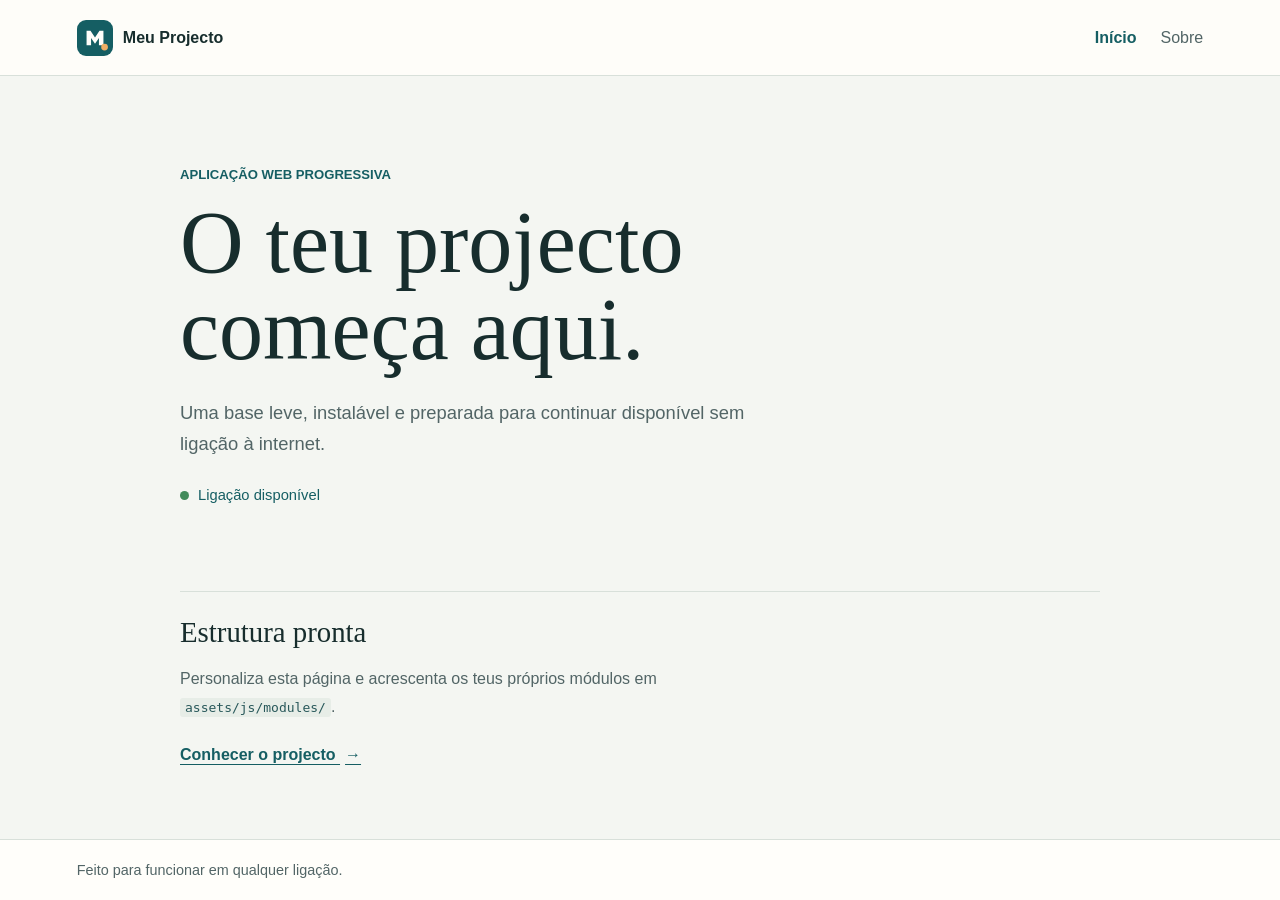
==== index.html @ 1948b2fa "Add files via upload" ====
<!doctype html>
<html lang="pt-PT">
<head>
  <meta charset="utf-8">
  <meta name="viewport" content="width=device-width, initial-scale=1">
  <meta name="theme-color" content="#155e63">
  <meta name="description" content="Uma aplicação web progressiva pronta para funcionar online e offline.">
  <link rel="manifest" href="./manifest.json">
  <link rel="icon" href="./assets/images/logo.svg" type="image/svg+xml">
  <link rel="stylesheet" href="./assets/css/styles.css">
  <title>Meu Projecto PWA</title>
</head>
<body>
  <header class="site-header">
    <a class="brand" href="./index.html" aria-label="Meu Projecto PWA, início">
      <img src="./assets/images/logo.svg" alt="" width="36" height="36">
      <span>Meu Projecto</span>
    </a>
    <nav aria-label="Navegação principal">
      <a href="./index.html" aria-current="page">Início</a>
      <a href="./pages/sobre.html">Sobre</a>
    </nav>
  </header>

  <main class="page-shell">
    <section class="intro" aria-labelledby="page-title">
      <p class="eyebrow">Aplicação web progressiva</p>
      <h1 id="page-title">O teu projecto começa aqui.</h1>
      <p class="lead">Uma base leve, instalável e preparada para continuar disponível sem ligação à internet.</p>
      <p class="connection" id="connection-status" role="status" aria-live="polite">A verificar ligação...</p>
    </section>
    <section class="next-steps" aria-labelledby="next-title">
      <h2 id="next-title">Estrutura pronta</h2>
      <p>Personaliza esta página e acrescenta os teus próprios módulos em <code>assets/js/modules/</code>.</p>
      <a class="text-link" href="./pages/sobre.html">Conhecer o projecto <span aria-hidden="true">→</span></a>
    </section>
  </main>

  <footer class="site-footer">Feito para funcionar em qualquer ligação.</footer>
  <script type="module" src="./assets/js/app.js"></script>
</body>
</html>
---- assets/css/styles.css ----
:root {
  color-scheme: light;
  font-family: "Trebuchet MS", "Segoe UI", sans-serif;
  color: #172d2d;
  background: #f4f6f2;
  font-synthesis: none;
  text-rendering: optimizeLegibility;
  --ink: #172d2d;
  --muted: #526566;
  --green: #155e63;
  --line: #d8e0da;
  --paper: #fffefa;
}

* { box-sizing: border-box; }

body {
  min-width: 320px;
  min-height: 100vh;
  margin: 0;
  display: flex;
  flex-direction: column;
  background-color: #f4f6f2;
  background-image: radial-gradient(#cbd9d2 0.7px, transparent 0.7px);
  background-size: 18px 18px;
}

a { color: inherit; }

.site-header {
  min-height: 76px;
  padding: 0 clamp(20px, 6vw, 88px);
  display: flex;
  align-items: center;
  justify-content: space-between;
  gap: 24px;
  border-bottom: 1px solid var(--line);
  background: rgba(255, 254, 250, 0.92);
}

.brand, .site-header nav, .connection {
  display: flex;
  align-items: center;
}

.brand {
  gap: 10px;
  font-weight: 700;
  text-decoration: none;
}

.site-header nav { gap: 24px; }
.site-header nav a { color: var(--muted); text-decoration: none; }
.site-header nav a[aria-current="page"] { color: var(--green); font-weight: 700; }

.page-shell {
  width: min(100% - 40px, 920px);
  margin: auto;
  padding: 88px 0 72px;
}

.intro { max-width: 700px; }
.eyebrow { margin: 0 0 18px; color: var(--green); font-size: 0.82rem; font-weight: 700; text-transform: uppercase; }
h1 { max-width: 650px; margin: 0; font-family: Georgia, "Times New Roman", serif; font-size: clamp(2.7rem, 8vw, 5.5rem); font-weight: 400; line-height: 0.98; }
.lead { max-width: 590px; margin: 24px 0 0; color: var(--muted); font-size: 1.15rem; line-height: 1.7; }
.connection { width: fit-content; gap: 9px; margin-top: 28px; color: var(--green); font-size: 0.92rem; }
.connection::before { width: 9px; height: 9px; border-radius: 50%; background: #428b5b; content: ""; }
.connection[data-online="false"]::before { background: #bc673d; }

.next-steps { margin-top: 88px; padding-top: 24px; border-top: 1px solid var(--line); }
h2 { margin: 0 0 12px; font-family: Georgia, "Times New Roman", serif; font-size: 1.8rem; font-weight: 400; }
.next-steps p { max-width: 620px; color: var(--muted); line-height: 1.7; }
code { padding: 2px 5px; border-radius: 3px; background: #e7ede7; color: #28585a; }
.text-link { display: inline-block; margin-top: 10px; color: var(--green); font-weight: 700; text-underline-offset: 4px; }
.text-link span { padding-left: 5px; }
.site-footer { padding: 22px clamp(20px, 6vw, 88px); border-top: 1px solid var(--line); color: var(--muted); font-size: 0.9rem; background: var(--paper); }

@media (max-width: 520px) {
  .site-header { min-height: 68px; }
  .brand span { font-size: 0.95rem; }
  .site-header nav { gap: 14px; font-size: 0.92rem; }
  .page-shell { padding-top: 64px; }
  .next-steps { margin-top: 64px; }
}
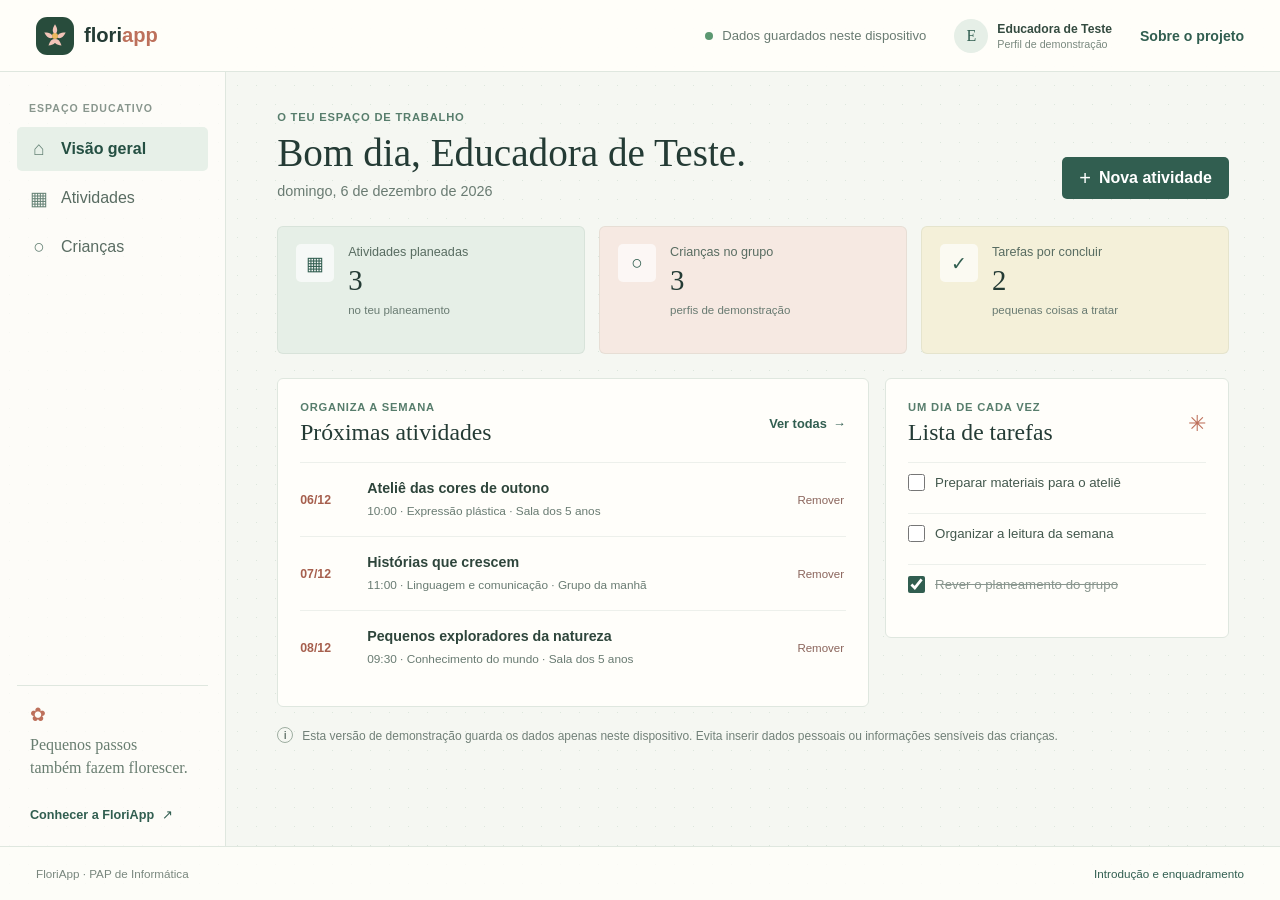
==== commit dd692d3f: "Add files via upload" ====
--- a/index.html
+++ b/index.html
@@ -1,42 +1,58 @@
 <!doctype html>
 <html lang="pt-PT">
 <head>
-  <meta charset="utf-8">
-  <meta name="viewport" content="width=device-width, initial-scale=1">
-  <meta name="theme-color" content="#155e63">
-  <meta name="description" content="Uma aplicação web progressiva pronta para funcionar online e offline.">
-  <link rel="manifest" href="./manifest.json">
-  <link rel="icon" href="./assets/images/logo.svg" type="image/svg+xml">
-  <link rel="stylesheet" href="./assets/css/styles.css">
-  <title>Meu Projecto PWA</title>
+	<meta charset="utf-8">
+	<meta name="viewport" content="width=device-width, initial-scale=1">
+	<meta name="theme-color" content="#315e50">
+	<meta name="description" content="A FloriApp ajuda educadores de infância a organizar atividades e acompanhar o desenvolvimento das crianças.">
+	<link rel="manifest" href="./manifest.json">
+	<link rel="icon" href="./assets/images/logo.svg" type="image/svg+xml">
+	<link rel="stylesheet" href="./assets/css/styles.css">
+	<title>FloriApp | Organização pedagógica</title>
 </head>
 <body>
-  <header class="site-header">
-    <a class="brand" href="./index.html" aria-label="Meu Projecto PWA, início">
-      <img src="./assets/images/logo.svg" alt="" width="36" height="36">
-      <span>Meu Projecto</span>
-    </a>
-    <nav aria-label="Navegação principal">
-      <a href="./index.html" aria-current="page">Início</a>
-      <a href="./pages/sobre.html">Sobre</a>
-    </nav>
-  </header>
-
-  <main class="page-shell">
-    <section class="intro" aria-labelledby="page-title">
-      <p class="eyebrow">Aplicação web progressiva</p>
-      <h1 id="page-title">O teu projecto começa aqui.</h1>
-      <p class="lead">Uma base leve, instalável e preparada para continuar disponível sem ligação à internet.</p>
-      <p class="connection" id="connection-status" role="status" aria-live="polite">A verificar ligação...</p>
-    </section>
-    <section class="next-steps" aria-labelledby="next-title">
-      <h2 id="next-title">Estrutura pronta</h2>
-      <p>Personaliza esta página e acrescenta os teus próprios módulos em <code>assets/js/modules/</code>.</p>
-      <a class="text-link" href="./pages/sobre.html">Conhecer o projecto <span aria-hidden="true">→</span></a>
-    </section>
-  </main>
-
-  <footer class="site-footer">Feito para funcionar em qualquer ligação.</footer>
-  <script type="module" src="./assets/js/app.js"></script>
+	<header class="topbar">
+		<a class="brand" href="./index.html" aria-label="FloriApp, início"><img src="./assets/images/logo.svg" alt="" width="38" height="38"><span>flori<span class="brand-accent">app</span></span></a>
+		<div class="topbar-right"><span class="privacy-status"><span class="status-dot"></span><span id="connection-status">Dados guardados neste dispositivo</span></span><div class="account-chip" aria-label="Perfil de demonstração"><span class="account-avatar" aria-hidden="true">E</span><span class="account-copy"><strong id="account-name">Educadora de Teste</strong><small id="account-role">Perfil de demonstração</small></span></div><a class="about-link" href="./pages/sobre.html">Sobre o projeto</a></div>
+	</header>
+	<div class="app-layout">
+		<aside class="sidebar" aria-label="Navegação da aplicação">
+			<p class="sidebar-label">ESPAÇO EDUCATIVO</p>
+			<nav class="side-nav">
+				<button class="nav-item is-active" type="button" data-view-target="dashboard" aria-current="page"><span class="nav-symbol" aria-hidden="true">⌂</span>Visão geral</button>
+				<button class="nav-item" type="button" data-view-target="activities"><span class="nav-symbol" aria-hidden="true">▦</span>Atividades</button>
+				<button class="nav-item" type="button" data-view-target="children"><span class="nav-symbol" aria-hidden="true">○</span>Crianças</button>
+			</nav>
+			<div class="sidebar-note"><span class="note-flower" aria-hidden="true">✿</span><p>Pequenos passos<br>também fazem florescer.</p></div>
+			<a class="sidebar-about" href="./pages/sobre.html">Conhecer a FloriApp <span aria-hidden="true">↗</span></a>
+		</aside>
+		<main class="main-content">
+			<section class="view" id="view-dashboard" aria-labelledby="dashboard-title">
+				<div class="page-heading"><div><p class="eyebrow">O teu espaço de trabalho</p><h1 id="dashboard-title">Bom dia, <span id="educator-name">Educadora de Teste</span>.</h1><p class="heading-subtitle" id="today-date"></p></div><button class="button button-primary" type="button" data-open-activity><span aria-hidden="true">+</span> Nova atividade</button></div>
+				<div class="stats-grid" aria-label="Resumo do grupo">
+					<article class="stat-item stat-green"><span class="stat-icon" aria-hidden="true">▦</span><div><p>Atividades planeadas</p><strong id="activity-count">0</strong></div><span class="stat-foot">no teu planeamento</span></article>
+					<article class="stat-item stat-peach"><span class="stat-icon" aria-hidden="true">○</span><div><p>Crianças no grupo</p><strong id="children-count">0</strong></div><span class="stat-foot">perfis de demonstração</span></article>
+					<article class="stat-item stat-yellow"><span class="stat-icon" aria-hidden="true">✓</span><div><p>Tarefas por concluir</p><strong id="task-count">0</strong></div><span class="stat-foot">pequenas coisas a tratar</span></article>
+				</div>
+				<div class="dashboard-columns">
+					<section class="panel agenda-panel" aria-labelledby="agenda-title"><div class="section-heading"><div><p class="eyebrow">Organiza a semana</p><h2 id="agenda-title">Próximas atividades</h2></div><button class="text-button" type="button" data-view-target="activities">Ver todas <span aria-hidden="true">→</span></button></div><div class="activity-list" id="dashboard-activities" aria-live="polite"></div></section>
+					<section class="panel tasks-panel" aria-labelledby="tasks-title"><div class="section-heading"><div><p class="eyebrow">Um dia de cada vez</p><h2 id="tasks-title">Lista de tarefas</h2></div><span class="task-marker" aria-hidden="true">✳</span></div><div class="task-list" id="task-list"></div></section>
+				</div>
+				<p class="local-note"><span aria-hidden="true">i</span> Esta versão de demonstração guarda os dados apenas neste dispositivo. Evita inserir dados pessoais ou informações sensíveis das crianças.</p>
+			</section>
+			<section class="view" id="view-activities" aria-labelledby="activities-title" hidden><div class="page-heading"><div><p class="eyebrow">Planeamento pedagógico</p><h1 id="activities-title">Atividades</h1><p class="heading-subtitle">Planeia experiências para aprender, criar e crescer.</p></div><button class="button button-primary" type="button" data-open-activity><span aria-hidden="true">+</span> Nova atividade</button></div><section class="panel activities-panel"><div class="section-heading"><div><p class="eyebrow">O que vem a seguir</p><h2>Agenda do grupo</h2></div><span class="list-caption">Guardada localmente</span></div><div class="activity-list" id="activity-list" aria-live="polite"></div></section></section>
+			<section class="view" id="view-children" aria-labelledby="children-title" hidden><div class="page-heading"><div><p class="eyebrow">Acompanhar com atenção</p><h1 id="children-title">Crianças</h1><p class="heading-subtitle">Um olhar sobre interesses e experiências do grupo.</p></div></div><div class="privacy-banner"><span aria-hidden="true">♡</span><p>Os perfis apresentados são exemplos anónimos. O acompanhamento real deve respeitar a privacidade e a proteção de dados de cada criança.</p></div><div class="children-grid" id="children-grid"></div></section>
+		</main>
+	</div>
+	<dialog class="activity-dialog" id="activity-dialog" aria-labelledby="dialog-title">
+		<form id="activity-form"><div class="dialog-heading"><div><p class="eyebrow">Planeamento pedagógico</p><h2 id="dialog-title">Nova atividade</h2></div><button class="dialog-close" type="button" aria-label="Fechar" data-close-dialog>×</button></div>
+			<label class="field-label" for="activity-title">Nome da atividade</label><input id="activity-title" name="title" required maxlength="80" placeholder="Ex.: Descobrir as cores do outono">
+			<div class="form-row"><div><label class="field-label" for="activity-area">Área de aprendizagem</label><select id="activity-area" name="area" required><option value="Expressão plástica">Expressão plástica</option><option value="Linguagem e comunicação">Linguagem e comunicação</option><option value="Conhecimento do mundo">Conhecimento do mundo</option><option value="Expressão motora">Expressão motora</option><option value="Matemática">Matemática</option></select></div><div><label class="field-label" for="activity-date">Data</label><input id="activity-date" name="date" type="date" required></div></div>
+			<div class="form-row"><div><label class="field-label" for="activity-time">Hora</label><input id="activity-time" name="time" type="time" value="10:00" required></div><div><label class="field-label" for="activity-group">Grupo</label><input id="activity-group" name="group" maxlength="40" placeholder="Ex.: Sala dos 5 anos"></div></div>
+			<p class="form-privacy">Não incluas nomes nem dados pessoais de crianças neste registo.</p><div class="dialog-actions"><button class="button button-quiet" type="button" data-close-dialog>Cancelar</button><button class="button button-primary" type="submit">Guardar atividade</button></div>
+		</form>
+	</dialog>
+	<footer class="app-footer"><span>FloriApp · PAP de Informática</span><a href="./pages/sobre.html">Introdução e enquadramento</a></footer>
+	<script type="module" src="./assets/js/app.js"></script>
 </body>
 </html>
--- a/assets/css/styles.css
+++ b/assets/css/styles.css
@@ -1,84 +1,22 @@
+@import url("./components/dashboard.css");
+
 :root {
-  color-scheme: light;
-  font-family: "Trebuchet MS", "Segoe UI", sans-serif;
-  color: #172d2d;
-  background: #f4f6f2;
-  font-synthesis: none;
-  text-rendering: optimizeLegibility;
-  --ink: #172d2d;
-  --muted: #526566;
-  --green: #155e63;
-  --line: #d8e0da;
-  --paper: #fffefa;
+	font-family: "Trebuchet MS", "Segoe UI", sans-serif;
+	color: #243b35;
+	background: #f5f7f2;
+	font-synthesis: none;
+	text-rendering: optimizeLegibility;
+	--ink: #243b35;
+	--muted: #697b72;
+	--green: #315e50;
+	--line: #dfe7df;
+	--paper: #fffefa;
 }
 
 * { box-sizing: border-box; }
-
-body {
-  min-width: 320px;
-  min-height: 100vh;
-  margin: 0;
-  display: flex;
-  flex-direction: column;
-  background-color: #f4f6f2;
-  background-image: radial-gradient(#cbd9d2 0.7px, transparent 0.7px);
-  background-size: 18px 18px;
-}
-
+body { min-width: 320px; min-height: 100vh; margin: 0; }
+button, input, select { font: inherit; }
+button, a { -webkit-tap-highlight-color: transparent; }
 a { color: inherit; }
-
-.site-header {
-  min-height: 76px;
-  padding: 0 clamp(20px, 6vw, 88px);
-  display: flex;
-  align-items: center;
-  justify-content: space-between;
-  gap: 24px;
-  border-bottom: 1px solid var(--line);
-  background: rgba(255, 254, 250, 0.92);
-}
-
-.brand, .site-header nav, .connection {
-  display: flex;
-  align-items: center;
-}
-
-.brand {
-  gap: 10px;
-  font-weight: 700;
-  text-decoration: none;
-}
-
-.site-header nav { gap: 24px; }
-.site-header nav a { color: var(--muted); text-decoration: none; }
-.site-header nav a[aria-current="page"] { color: var(--green); font-weight: 700; }
-
-.page-shell {
-  width: min(100% - 40px, 920px);
-  margin: auto;
-  padding: 88px 0 72px;
-}
-
-.intro { max-width: 700px; }
-.eyebrow { margin: 0 0 18px; color: var(--green); font-size: 0.82rem; font-weight: 700; text-transform: uppercase; }
-h1 { max-width: 650px; margin: 0; font-family: Georgia, "Times New Roman", serif; font-size: clamp(2.7rem, 8vw, 5.5rem); font-weight: 400; line-height: 0.98; }
-.lead { max-width: 590px; margin: 24px 0 0; color: var(--muted); font-size: 1.15rem; line-height: 1.7; }
-.connection { width: fit-content; gap: 9px; margin-top: 28px; color: var(--green); font-size: 0.92rem; }
-.connection::before { width: 9px; height: 9px; border-radius: 50%; background: #428b5b; content: ""; }
-.connection[data-online="false"]::before { background: #bc673d; }
-
-.next-steps { margin-top: 88px; padding-top: 24px; border-top: 1px solid var(--line); }
-h2 { margin: 0 0 12px; font-family: Georgia, "Times New Roman", serif; font-size: 1.8rem; font-weight: 400; }
-.next-steps p { max-width: 620px; color: var(--muted); line-height: 1.7; }
-code { padding: 2px 5px; border-radius: 3px; background: #e7ede7; color: #28585a; }
-.text-link { display: inline-block; margin-top: 10px; color: var(--green); font-weight: 700; text-underline-offset: 4px; }
-.text-link span { padding-left: 5px; }
-.site-footer { padding: 22px clamp(20px, 6vw, 88px); border-top: 1px solid var(--line); color: var(--muted); font-size: 0.9rem; background: var(--paper); }
-
-@media (max-width: 520px) {
-  .site-header { min-height: 68px; }
-  .brand span { font-size: 0.95rem; }
-  .site-header nav { gap: 14px; font-size: 0.92rem; }
-  .page-shell { padding-top: 64px; }
-  .next-steps { margin-top: 64px; }
-}
+button:focus-visible, a:focus-visible, input:focus-visible, select:focus-visible { outline: 3px solid #de9f83; outline-offset: 3px; }
+[hidden] { display: none !important; }
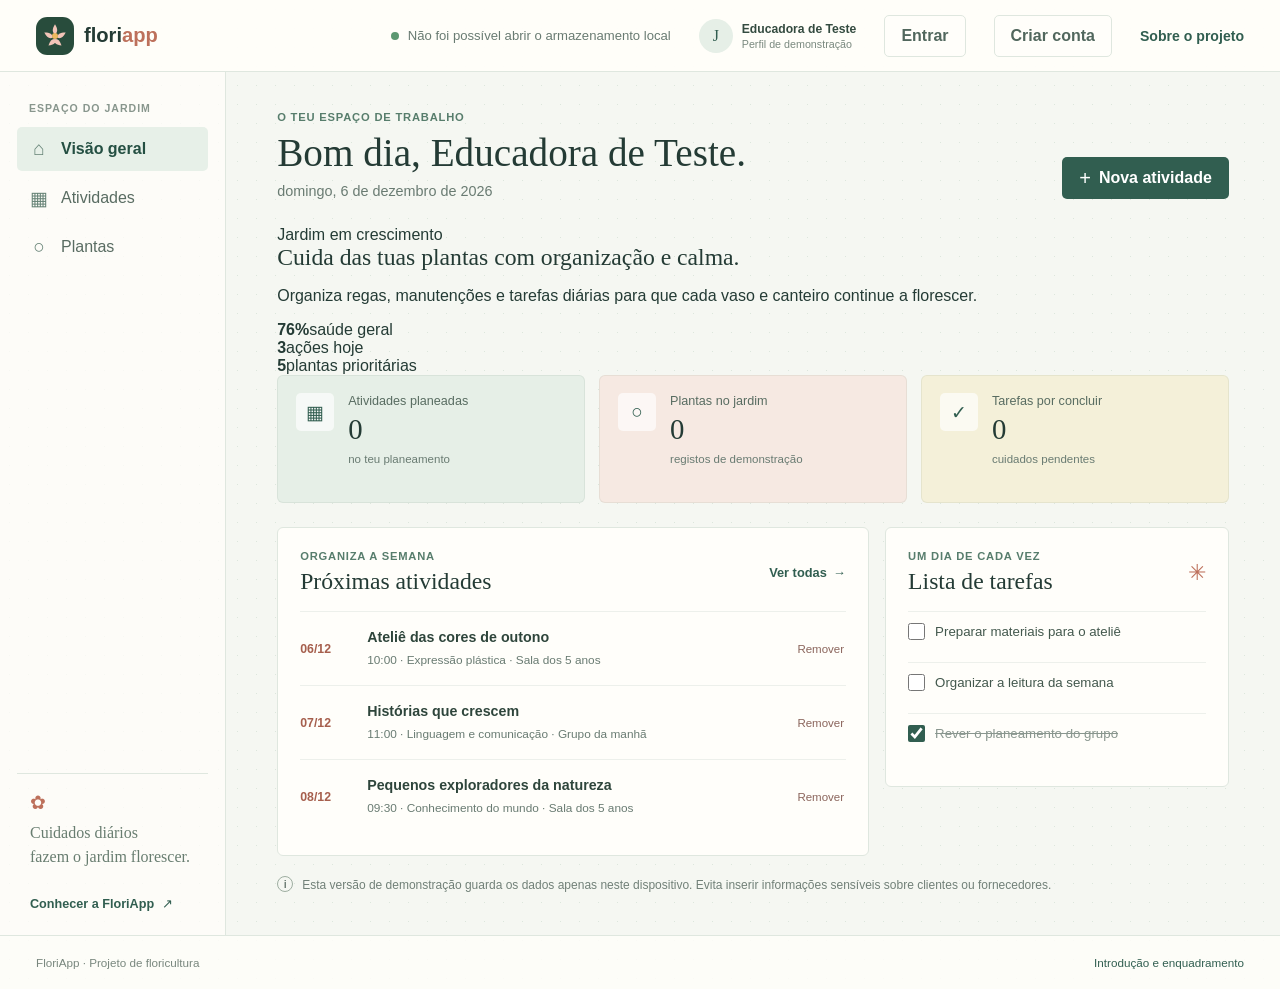
==== commit cee94bd1: "Add files via upload" ====
--- a/index.html
+++ b/index.html
@@ -4,55 +4,84 @@
 	<meta charset="utf-8">
 	<meta name="viewport" content="width=device-width, initial-scale=1">
 	<meta name="theme-color" content="#315e50">
-	<meta name="description" content="A FloriApp ajuda educadores de infância a organizar atividades e acompanhar o desenvolvimento das crianças.">
+	<meta name="description" content="A FloriApp ajuda jardineiros a organizar regas, tarefas e acompanhar o estado das plantas.">
 	<link rel="manifest" href="./manifest.json">
 	<link rel="icon" href="./assets/images/logo.svg" type="image/svg+xml">
 	<link rel="stylesheet" href="./assets/css/styles.css">
-	<title>FloriApp | Organização pedagógica</title>
+	<title>FloriApp | Jardim e plantas</title>
 </head>
 <body>
 	<header class="topbar">
 		<a class="brand" href="./index.html" aria-label="FloriApp, início"><img src="./assets/images/logo.svg" alt="" width="38" height="38"><span>flori<span class="brand-accent">app</span></span></a>
-		<div class="topbar-right"><span class="privacy-status"><span class="status-dot"></span><span id="connection-status">Dados guardados neste dispositivo</span></span><div class="account-chip" aria-label="Perfil de demonstração"><span class="account-avatar" aria-hidden="true">E</span><span class="account-copy"><strong id="account-name">Educadora de Teste</strong><small id="account-role">Perfil de demonstração</small></span></div><a class="about-link" href="./pages/sobre.html">Sobre o projeto</a></div>
+		<div class="topbar-right"><span class="privacy-status"><span class="status-dot"></span><span id="connection-status">Dados guardados neste dispositivo</span></span><div class="account-chip" aria-label="Perfil de demonstração"><span class="account-avatar" aria-hidden="true">J</span><span class="account-copy"><strong id="account-name">Jardineira de Teste</strong><small id="account-role">Perfil de demonstração</small></span></div><button class="button button-quiet topbar-create" type="button" data-open-login>Entrar</button><button class="button button-quiet topbar-create" type="button" data-open-account>Criar conta</button><a class="about-link" href="./pages/sobre.html">Sobre o projeto</a></div>
 	</header>
 	<div class="app-layout">
 		<aside class="sidebar" aria-label="Navegação da aplicação">
-			<p class="sidebar-label">ESPAÇO EDUCATIVO</p>
+			<p class="sidebar-label">ESPAÇO DO JARDIM</p>
 			<nav class="side-nav">
 				<button class="nav-item is-active" type="button" data-view-target="dashboard" aria-current="page"><span class="nav-symbol" aria-hidden="true">⌂</span>Visão geral</button>
 				<button class="nav-item" type="button" data-view-target="activities"><span class="nav-symbol" aria-hidden="true">▦</span>Atividades</button>
-				<button class="nav-item" type="button" data-view-target="children"><span class="nav-symbol" aria-hidden="true">○</span>Crianças</button>
+				<button class="nav-item" type="button" data-view-target="plants"><span class="nav-symbol" aria-hidden="true">○</span>Plantas</button>
 			</nav>
-			<div class="sidebar-note"><span class="note-flower" aria-hidden="true">✿</span><p>Pequenos passos<br>também fazem florescer.</p></div>
+			<div class="sidebar-note"><span class="note-flower" aria-hidden="true">✿</span><p>Cuidados diários<br>fazem o jardim florescer.</p></div>
 			<a class="sidebar-about" href="./pages/sobre.html">Conhecer a FloriApp <span aria-hidden="true">↗</span></a>
 		</aside>
 		<main class="main-content">
 			<section class="view" id="view-dashboard" aria-labelledby="dashboard-title">
-				<div class="page-heading"><div><p class="eyebrow">O teu espaço de trabalho</p><h1 id="dashboard-title">Bom dia, <span id="educator-name">Educadora de Teste</span>.</h1><p class="heading-subtitle" id="today-date"></p></div><button class="button button-primary" type="button" data-open-activity><span aria-hidden="true">+</span> Nova atividade</button></div>
-				<div class="stats-grid" aria-label="Resumo do grupo">
+				<div class="page-heading"><div><p class="eyebrow">O teu espaço de trabalho</p><h1 id="dashboard-title">Bom dia, <span id="educator-name">Jardineira de Teste</span>.</h1><p class="heading-subtitle" id="today-date"></p></div><button class="button button-primary" type="button" data-open-activity><span aria-hidden="true">+</span> Nova atividade</button></div>
+				<div class="hero-banner" aria-label="Resumo do jardim em destaque">
+					<div class="hero-copy">
+						<span class="hero-badge">Jardim em crescimento</span>
+						<h2>Cuida das tuas plantas com organização e calma.</h2>
+						<p>Organiza regas, manutenções e tarefas diárias para que cada vaso e canteiro continue a florescer.</p>
+					</div>
+					<div class="hero-metrics" aria-label="Indicadores do jardim">
+						<div class="hero-metric"><strong>76%</strong><span>saúde geral</span></div>
+						<div class="hero-metric"><strong>3</strong><span>ações hoje</span></div>
+						<div class="hero-metric"><strong>5</strong><span>plantas prioritárias</span></div>
+					</div>
+				</div>
+				<div class="stats-grid" aria-label="Resumo do jardim">
 					<article class="stat-item stat-green"><span class="stat-icon" aria-hidden="true">▦</span><div><p>Atividades planeadas</p><strong id="activity-count">0</strong></div><span class="stat-foot">no teu planeamento</span></article>
-					<article class="stat-item stat-peach"><span class="stat-icon" aria-hidden="true">○</span><div><p>Crianças no grupo</p><strong id="children-count">0</strong></div><span class="stat-foot">perfis de demonstração</span></article>
-					<article class="stat-item stat-yellow"><span class="stat-icon" aria-hidden="true">✓</span><div><p>Tarefas por concluir</p><strong id="task-count">0</strong></div><span class="stat-foot">pequenas coisas a tratar</span></article>
+					<article class="stat-item stat-peach"><span class="stat-icon" aria-hidden="true">○</span><div><p>Plantas no jardim</p><strong id="plants-count">0</strong></div><span class="stat-foot">registos de demonstração</span></article>
+					<article class="stat-item stat-yellow"><span class="stat-icon" aria-hidden="true">✓</span><div><p>Tarefas por concluir</p><strong id="task-count">0</strong></div><span class="stat-foot">cuidados pendentes</span></article>
 				</div>
 				<div class="dashboard-columns">
 					<section class="panel agenda-panel" aria-labelledby="agenda-title"><div class="section-heading"><div><p class="eyebrow">Organiza a semana</p><h2 id="agenda-title">Próximas atividades</h2></div><button class="text-button" type="button" data-view-target="activities">Ver todas <span aria-hidden="true">→</span></button></div><div class="activity-list" id="dashboard-activities" aria-live="polite"></div></section>
 					<section class="panel tasks-panel" aria-labelledby="tasks-title"><div class="section-heading"><div><p class="eyebrow">Um dia de cada vez</p><h2 id="tasks-title">Lista de tarefas</h2></div><span class="task-marker" aria-hidden="true">✳</span></div><div class="task-list" id="task-list"></div></section>
 				</div>
-				<p class="local-note"><span aria-hidden="true">i</span> Esta versão de demonstração guarda os dados apenas neste dispositivo. Evita inserir dados pessoais ou informações sensíveis das crianças.</p>
+				<p class="local-note"><span aria-hidden="true">i</span> Esta versão de demonstração guarda os dados apenas neste dispositivo. Evita inserir informações sensíveis sobre clientes ou fornecedores.</p>
 			</section>
-			<section class="view" id="view-activities" aria-labelledby="activities-title" hidden><div class="page-heading"><div><p class="eyebrow">Planeamento pedagógico</p><h1 id="activities-title">Atividades</h1><p class="heading-subtitle">Planeia experiências para aprender, criar e crescer.</p></div><button class="button button-primary" type="button" data-open-activity><span aria-hidden="true">+</span> Nova atividade</button></div><section class="panel activities-panel"><div class="section-heading"><div><p class="eyebrow">O que vem a seguir</p><h2>Agenda do grupo</h2></div><span class="list-caption">Guardada localmente</span></div><div class="activity-list" id="activity-list" aria-live="polite"></div></section></section>
-			<section class="view" id="view-children" aria-labelledby="children-title" hidden><div class="page-heading"><div><p class="eyebrow">Acompanhar com atenção</p><h1 id="children-title">Crianças</h1><p class="heading-subtitle">Um olhar sobre interesses e experiências do grupo.</p></div></div><div class="privacy-banner"><span aria-hidden="true">♡</span><p>Os perfis apresentados são exemplos anónimos. O acompanhamento real deve respeitar a privacidade e a proteção de dados de cada criança.</p></div><div class="children-grid" id="children-grid"></div></section>
+			<section class="view" id="view-activities" aria-labelledby="activities-title" hidden><div class="page-heading"><div><p class="eyebrow">Planeamento do jardim</p><h1 id="activities-title">Atividades</h1><p class="heading-subtitle">Organiza regas, fertilização e manutenções para manter cada planta saudável.</p></div><button class="button button-primary" type="button" data-open-activity><span aria-hidden="true">+</span> Nova atividade</button></div><section class="panel activities-panel"><div class="section-heading"><div><p class="eyebrow">O que vem a seguir</p><h2>Agenda do jardim</h2></div><span class="list-caption">Guardada localmente</span></div><div class="activity-list" id="activity-list" aria-live="polite"></div></section></section>
+			<section class="view" id="view-plants" aria-labelledby="plants-title" hidden><div class="page-heading"><div><p class="eyebrow">Acompanhar o estado do jardim</p><h1 id="plants-title">Plantas</h1><p class="heading-subtitle">Uma visão rápida dos cuidados e do desenvolvimento de cada espécie.</p></div></div><div class="privacy-banner"><span aria-hidden="true">♡</span><p>Os perfis apresentados são exemplos de plantas em demonstração. Em uso real, confirma sempre as necessidades específicas de cada espécie.</p></div><div class="plants-grid" id="plants-grid"></div></section>
 		</main>
 	</div>
 	<dialog class="activity-dialog" id="activity-dialog" aria-labelledby="dialog-title">
-		<form id="activity-form"><div class="dialog-heading"><div><p class="eyebrow">Planeamento pedagógico</p><h2 id="dialog-title">Nova atividade</h2></div><button class="dialog-close" type="button" aria-label="Fechar" data-close-dialog>×</button></div>
-			<label class="field-label" for="activity-title">Nome da atividade</label><input id="activity-title" name="title" required maxlength="80" placeholder="Ex.: Descobrir as cores do outono">
-			<div class="form-row"><div><label class="field-label" for="activity-area">Área de aprendizagem</label><select id="activity-area" name="area" required><option value="Expressão plástica">Expressão plástica</option><option value="Linguagem e comunicação">Linguagem e comunicação</option><option value="Conhecimento do mundo">Conhecimento do mundo</option><option value="Expressão motora">Expressão motora</option><option value="Matemática">Matemática</option></select></div><div><label class="field-label" for="activity-date">Data</label><input id="activity-date" name="date" type="date" required></div></div>
-			<div class="form-row"><div><label class="field-label" for="activity-time">Hora</label><input id="activity-time" name="time" type="time" value="10:00" required></div><div><label class="field-label" for="activity-group">Grupo</label><input id="activity-group" name="group" maxlength="40" placeholder="Ex.: Sala dos 5 anos"></div></div>
-			<p class="form-privacy">Não incluas nomes nem dados pessoais de crianças neste registo.</p><div class="dialog-actions"><button class="button button-quiet" type="button" data-close-dialog>Cancelar</button><button class="button button-primary" type="submit">Guardar atividade</button></div>
+		<form id="activity-form"><div class="dialog-heading"><div><p class="eyebrow">Planeamento do jardim</p><h2 id="dialog-title">Nova atividade</h2></div><button class="dialog-close" type="button" aria-label="Fechar" data-close-dialog>×</button></div>
+			<label class="field-label" for="activity-title">Nome da atividade</label><input id="activity-title" name="title" required maxlength="80" placeholder="Ex.: Rega dos canteiros de rosas">
+			<div class="form-row"><div><label class="field-label" for="activity-area">Área de cuidado</label><select id="activity-area" name="area" required><option value="Cuidados diários">Cuidados diários</option><option value="Nutrição e solo">Nutrição e solo</option><option value="Manutenção">Manutenção</option><option value="Rega">Rega</option><option value="Iluminação">Iluminação</option></select></div><div><label class="field-label" for="activity-date">Data</label><input id="activity-date" name="date" type="date" required></div></div>
+			<div class="form-row"><div><label class="field-label" for="activity-time">Hora</label><input id="activity-time" name="time" type="time" value="10:00" required></div><div><label class="field-label" for="activity-group">Zona</label><input id="activity-group" name="group" maxlength="40" placeholder="Ex.: Jardim exterior"></div></div>
+			<p class="form-privacy">Não incluas dados pessoais de clientes ou fornecedores neste registo.</p><div class="dialog-actions"><button class="button button-quiet" type="button" data-close-dialog>Cancelar</button><button class="button button-primary" type="submit">Guardar atividade</button></div>
 		</form>
 	</dialog>
-	<footer class="app-footer"><span>FloriApp · PAP de Informática</span><a href="./pages/sobre.html">Introdução e enquadramento</a></footer>
+	<dialog class="activity-dialog account-dialog" id="account-dialog" aria-labelledby="account-dialog-title">
+		<form id="account-form"><div class="dialog-heading"><div><p class="eyebrow">Bem-vindo ao FloriApp</p><h2 id="account-dialog-title">Criar conta</h2></div><button class="dialog-close" type="button" aria-label="Fechar" data-close-account>×</button></div>
+			<label class="field-label" for="account-name-input">Nome completo</label><input id="account-name-input" name="name" type="text" required maxlength="60" placeholder="Ex.: Ana Pereira">
+			<label class="field-label" for="account-email">Email</label><input id="account-email" name="email" type="email" required maxlength="80" placeholder="ana@email.com">
+			<label class="field-label" for="account-role-input">Função</label><input id="account-role-input" name="role" type="text" maxlength="50" placeholder="Ex.: Gestora de jardim">
+			<p class="form-privacy">A tua conta é guardada apenas neste dispositivo para a demonstração.</p>
+			<div class="dialog-actions"><button class="button button-quiet" type="button" data-close-account>Cancelar</button><button class="button button-primary" type="submit">Guardar conta</button></div>
+		</form>
+	</dialog>
+	<dialog class="activity-dialog account-dialog" id="login-dialog" aria-labelledby="login-dialog-title">
+		<form id="login-form"><div class="dialog-heading"><div><p class="eyebrow">Já tens conta?</p><h2 id="login-dialog-title">Entrar</h2></div><button class="dialog-close" type="button" aria-label="Fechar" data-close-login>×</button></div>
+			<label class="field-label" for="login-email">Email</label><input id="login-email" name="email" type="email" required maxlength="80" placeholder="ana@email.com">
+			<label class="field-label" for="login-password">Palavra-passe</label><input id="login-password" name="password" type="password" required maxlength="40" placeholder="••••••••">
+			<p class="form-privacy">Para esta demonstração, usa o email com que criaste a conta.</p>
+			<div class="dialog-actions"><button class="button button-quiet" type="button" data-close-login>Cancelar</button><button class="button button-primary" type="submit">Entrar</button></div>
+		</form>
+	</dialog>
+	<footer class="app-footer"><span>FloriApp · Projeto de floricultura</span><a href="./pages/sobre.html">Introdução e enquadramento</a></footer>
 	<script type="module" src="./assets/js/app.js"></script>
 </body>
 </html>
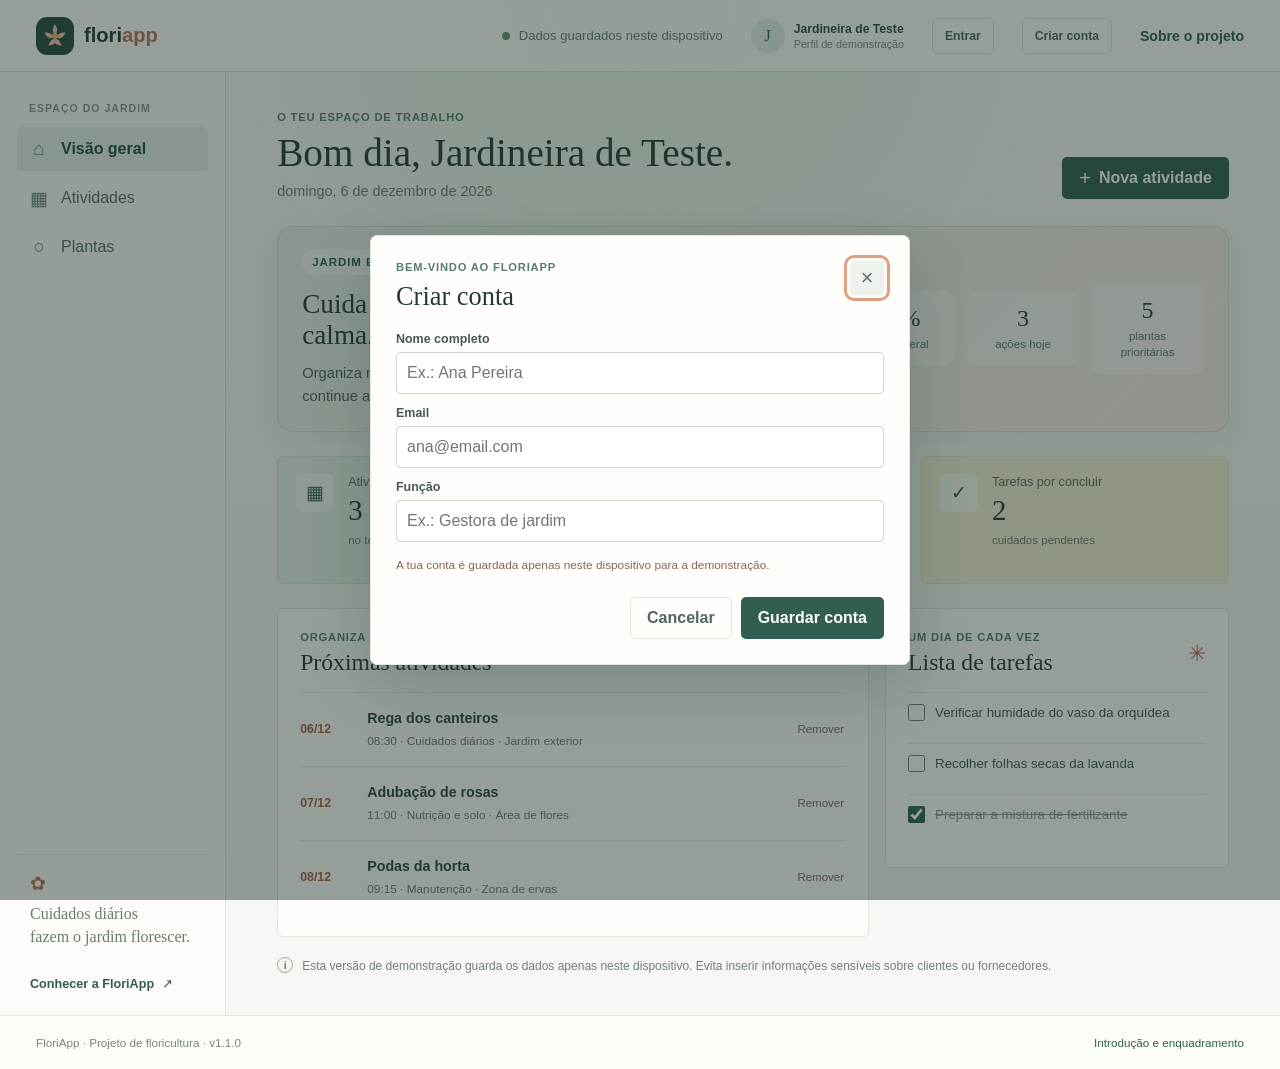
==== commit 18c9674c: "Add files via upload" ====
--- a/index.html
+++ b/index.html
@@ -81,7 +81,7 @@
 			<div class="dialog-actions"><button class="button button-quiet" type="button" data-close-login>Cancelar</button><button class="button button-primary" type="submit">Entrar</button></div>
 		</form>
 	</dialog>
-	<footer class="app-footer"><span>FloriApp · Projeto de floricultura</span><a href="./pages/sobre.html">Introdução e enquadramento</a></footer>
+	<footer class="app-footer"><span>FloriApp · Projeto de floricultura · v1.1.0</span><a href="./pages/sobre.html">Introdução e enquadramento</a></footer>
 	<script type="module" src="./assets/js/app.js"></script>
 </body>
 </html>
--- a/assets/css/styles.css
+++ b/assets/css/styles.css
@@ -9,12 +9,21 @@
 	--ink: #243b35;
 	--muted: #697b72;
 	--green: #315e50;
+	--green-soft: #e6efe7;
+	--rose: #bd705b;
+	--rose-soft: #f6e9e2;
+	--gold: #f4f0d9;
 	--line: #dfe7df;
 	--paper: #fffefa;
 }
 
 * { box-sizing: border-box; }
-body { min-width: 320px; min-height: 100vh; margin: 0; }
+body {
+	min-width: 320px;
+	min-height: 100vh;
+	margin: 0;
+	background: radial-gradient(circle at top, rgba(228, 241, 224, 0.9), rgba(245, 247, 242, 0) 35%), linear-gradient(180deg, #f9faf6 0%, #f5f7f2 100%);
+}
 button, input, select { font: inherit; }
 button, a { -webkit-tap-highlight-color: transparent; }
 a { color: inherit; }
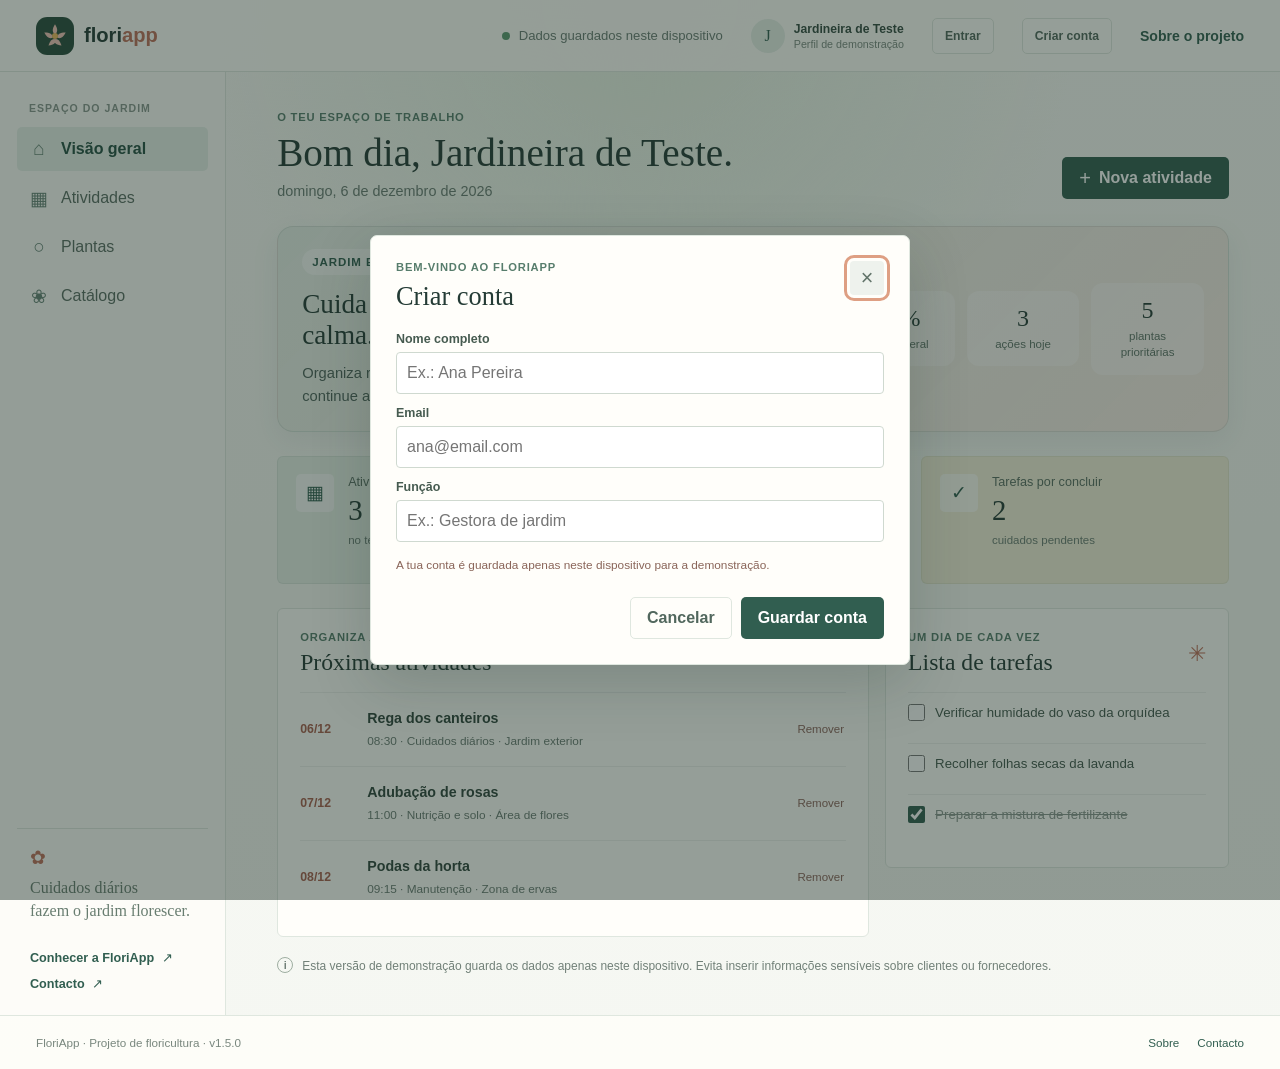
==== commit 3ef92f8d: "Add files via upload" ====
--- a/index.html
+++ b/index.html
@@ -22,9 +22,11 @@
 				<button class="nav-item is-active" type="button" data-view-target="dashboard" aria-current="page"><span class="nav-symbol" aria-hidden="true">⌂</span>Visão geral</button>
 				<button class="nav-item" type="button" data-view-target="activities"><span class="nav-symbol" aria-hidden="true">▦</span>Atividades</button>
 				<button class="nav-item" type="button" data-view-target="plants"><span class="nav-symbol" aria-hidden="true">○</span>Plantas</button>
+				<button class="nav-item" type="button" data-view-target="catalog"><span class="nav-symbol" aria-hidden="true">❀</span>Catálogo</button>
 			</nav>
 			<div class="sidebar-note"><span class="note-flower" aria-hidden="true">✿</span><p>Cuidados diários<br>fazem o jardim florescer.</p></div>
 			<a class="sidebar-about" href="./pages/sobre.html">Conhecer a FloriApp <span aria-hidden="true">↗</span></a>
+			<a class="sidebar-about" href="./pages/contacto.html">Contacto <span aria-hidden="true">↗</span></a>
 		</aside>
 		<main class="main-content">
 			<section class="view" id="view-dashboard" aria-labelledby="dashboard-title">
@@ -53,9 +55,33 @@
 				<p class="local-note"><span aria-hidden="true">i</span> Esta versão de demonstração guarda os dados apenas neste dispositivo. Evita inserir informações sensíveis sobre clientes ou fornecedores.</p>
 			</section>
 			<section class="view" id="view-activities" aria-labelledby="activities-title" hidden><div class="page-heading"><div><p class="eyebrow">Planeamento do jardim</p><h1 id="activities-title">Atividades</h1><p class="heading-subtitle">Organiza regas, fertilização e manutenções para manter cada planta saudável.</p></div><button class="button button-primary" type="button" data-open-activity><span aria-hidden="true">+</span> Nova atividade</button></div><section class="panel activities-panel"><div class="section-heading"><div><p class="eyebrow">O que vem a seguir</p><h2>Agenda do jardim</h2></div><span class="list-caption">Guardada localmente</span></div><div class="activity-list" id="activity-list" aria-live="polite"></div></section></section>
-			<section class="view" id="view-plants" aria-labelledby="plants-title" hidden><div class="page-heading"><div><p class="eyebrow">Acompanhar o estado do jardim</p><h1 id="plants-title">Plantas</h1><p class="heading-subtitle">Uma visão rápida dos cuidados e do desenvolvimento de cada espécie.</p></div></div><div class="privacy-banner"><span aria-hidden="true">♡</span><p>Os perfis apresentados são exemplos de plantas em demonstração. Em uso real, confirma sempre as necessidades específicas de cada espécie.</p></div><div class="plants-grid" id="plants-grid"></div></section>
+			<section class="view" id="view-plants" aria-labelledby="plants-title" hidden><div class="page-heading"><div><p class="eyebrow">Acompanhar o estado do jardim</p><h1 id="plants-title">Plantas</h1><p class="heading-subtitle">Uma visão rápida dos cuidados e do desenvolvimento de cada espécie.</p></div><button class="button button-primary" type="button" data-open-plant><span aria-hidden="true">+</span> Adicionar planta</button></div><div class="privacy-banner"><span aria-hidden="true">♡</span><p>Os perfis de demonstração são exemplos. As plantas que adicionares ficam guardadas neste dispositivo.</p></div><div class="plants-grid" id="plants-grid"></div></section>
+			<section class="view" id="view-catalog" aria-labelledby="catalog-title" hidden>
+				<div class="page-heading"><div><p class="eyebrow">Seleção da floricultura</p><h1 id="catalog-title">Catálogo</h1><p class="heading-subtitle">Flores e plantas para levar mais vida ao teu espaço.</p></div></div>
+				<div class="catalog-toolbar">
+					<label class="catalog-search-label" for="catalog-search">Pesquisar no catálogo</label>
+					<input id="catalog-search" type="search" placeholder="Pesquisar flores e plantas..." autocomplete="off">
+					<label class="catalog-search-label" for="catalog-category">Categoria</label>
+					<select id="catalog-category">
+						<option value="all">Todas as categorias</option>
+						<option value="Floração">Floração</option>
+						<option value="Interior">Plantas de interior</option>
+						<option value="Suculentas">Suculentas</option>
+					</select>
+				</div>
+				<div class="catalog-grid" id="catalog-grid" aria-live="polite"></div>
+			</section>
 		</main>
 	</div>
+	<dialog class="activity-dialog" id="plant-dialog" aria-labelledby="plant-dialog-title">
+		<form id="plant-form"><div class="dialog-heading"><div><p class="eyebrow">Coleção do jardim</p><h2 id="plant-dialog-title">Adicionar planta</h2></div><button class="dialog-close" type="button" aria-label="Fechar" data-close-plant>×</button></div>
+			<label class="field-label" for="plant-name">Nome da planta</label><input id="plant-name" name="name" required maxlength="60" placeholder="Ex.: Rosa trepadeira">
+			<label class="field-label" for="plant-care">Cuidados em destaque</label><textarea id="plant-care" name="care" required maxlength="160" rows="3" placeholder="Ex.: Sol direto e rega regular"></textarea>
+			<label class="field-label" for="plant-health">Estado de saúde (%)</label><input id="plant-health" name="health" type="number" min="0" max="100" value="100" required>
+			<p class="form-privacy">Podes alterar esta informação mais tarde, se necessário.</p>
+			<div class="dialog-actions"><button class="button button-quiet" type="button" data-close-plant>Cancelar</button><button class="button button-primary" type="submit">Guardar planta</button></div>
+		</form>
+	</dialog>
 	<dialog class="activity-dialog" id="activity-dialog" aria-labelledby="dialog-title">
 		<form id="activity-form"><div class="dialog-heading"><div><p class="eyebrow">Planeamento do jardim</p><h2 id="dialog-title">Nova atividade</h2></div><button class="dialog-close" type="button" aria-label="Fechar" data-close-dialog>×</button></div>
 			<label class="field-label" for="activity-title">Nome da atividade</label><input id="activity-title" name="title" required maxlength="80" placeholder="Ex.: Rega dos canteiros de rosas">
@@ -81,7 +107,7 @@
 			<div class="dialog-actions"><button class="button button-quiet" type="button" data-close-login>Cancelar</button><button class="button button-primary" type="submit">Entrar</button></div>
 		</form>
 	</dialog>
-	<footer class="app-footer"><span>FloriApp · Projeto de floricultura · v1.1.0</span><a href="./pages/sobre.html">Introdução e enquadramento</a></footer>
+	<footer class="app-footer"><span>FloriApp · Projeto de floricultura · v1.5.0</span><div class="footer-links"><a href="./pages/sobre.html">Sobre</a><a href="./pages/contacto.html">Contacto</a></div></footer>
 	<script type="module" src="./assets/js/app.js"></script>
 </body>
 </html>
--- a/assets/css/styles.css
+++ b/assets/css/styles.css
@@ -27,5 +27,5 @@
 button, input, select { font: inherit; }
 button, a { -webkit-tap-highlight-color: transparent; }
 a { color: inherit; }
-button:focus-visible, a:focus-visible, input:focus-visible, select:focus-visible { outline: 3px solid #de9f83; outline-offset: 3px; }
+button:focus-visible, a:focus-visible, input:focus-visible, select:focus-visible, textarea:focus-visible { outline: 3px solid #de9f83; outline-offset: 3px; }
 [hidden] { display: none !important; }
